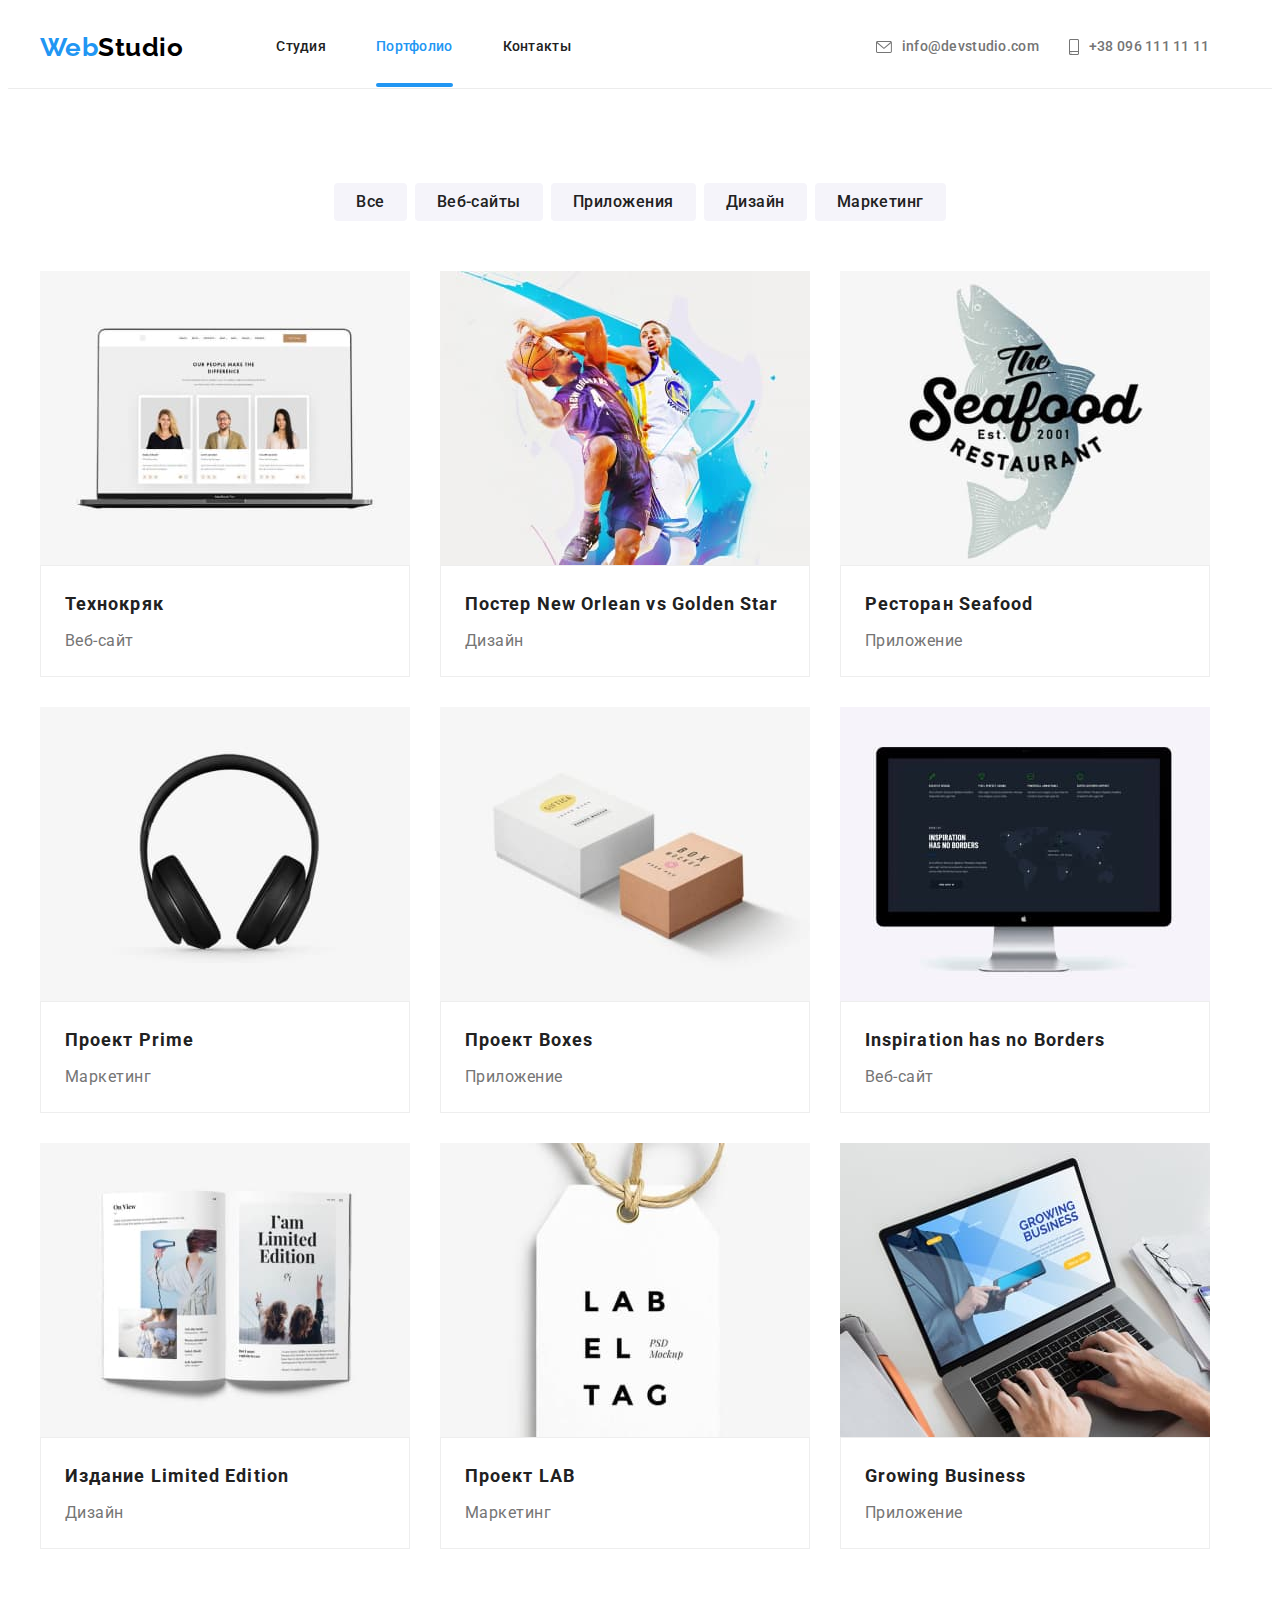
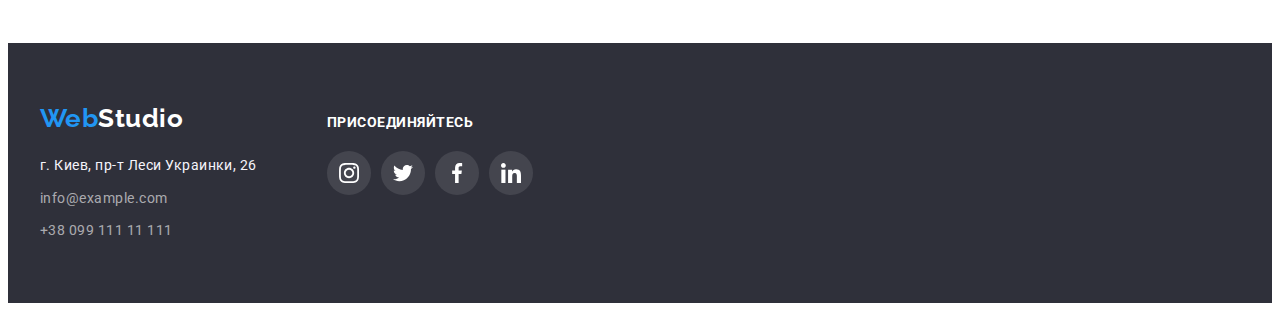
==== portfolio.html @ 1e8fb526 "add modal-icons + iput" ====
<!DOCTYPE html>
<html lang="ru">
  <head>
    <meta charset="UTF-8" />
    <meta http-equiv="X-UA-Compatible" content="IE=edge" />
    <meta name="viewport" content="width=device-width, initial-scale=1.0" />
    <title>WebStudio</title>
    <link rel="preconnect" href="https://fonts.googleapis.com" />
    <link rel="preconnect" href="https://fonts.gstatic.com" crossorigin />
    <link
      href="https://fonts.googleapis.com/css2?family=Raleway:wght@700&family=Roboto:wght@400;500;700;900&display=swap"
      rel="stylesheet"
    />
    <link
      rel="stylesheet"
      href="https://cdnjs.cloudflare.com/ajax/libs/modern-normalize/1.1.0/modern-normalize.min.css"
      integrity="sha512-wpPYUAdjBVSE4KJnH1VR1HeZfpl1ub8YT/NKx4PuQ5NmX2tKuGu6U/JRp5y+Y8XG2tV+wKQpNHVUX03MfMFn9Q=="
      crossorigin="anonymous"
      referrerpolicy="no-referrer"
    />
    <link rel="stylesheet" href="./css/styles.css" />
  </head>

  <body>
    <!--Шапка сайта-->
   <header class="header">
      <div class="container">
        <nav class="header-nav">
          <a lang="en" class="logo-header link" href="./index.html">
            <span class="logo-word">Web</span>Studio
          </a>
          <ul class="header-list list">
            <li class="header-item">
              <a href="./index.html" class="header-link link">Студия</a>
            </li>
            <li class="header-item">
              <a href="./portfolio.html" class="header-link link current">Портфолио</a>
            </li>
            <li class="header-item">
              <a href="" class="header-link link">Контакты</a>
            </li>
          </ul>
        </nav>
        <div class="connect">
          <ul class="connect-list list">
            <li class="connect-item">
              <a href="mailto:info@devstudio.com" class="header-contact link">
                <svg class="connect-icon" width="16" height="12">
                  <use href="./images/icons.svg#icon-envelope"></use>
                </svg>
                info@devstudio.com
              </a>
            </li>
            <li class="connect-item">
              <a href="tel:+380961111111" class="header-contact link">
                <svg class="connect-icon" width="10" height="16">
                  <use href="./images/icons.svg#icon-smartphone"></use>
                </svg>
                +38 096 111 11 11
              </a>
            </li>
          </ul>
        </div>
      </div>
    </header>
    <main class="link">
      <section class="portfolio">
        <div class="container">
          <h1 class="visually-hidden">Фильтр работ</h1>
          <ul class="button-list list">
            <li class="button-item">
              <button type="button" class="section-works-button">Все</button>
            </li>
            <li class="button-item">
              <button type="button" class="section-works-button">
                Веб-сайты
              </button>
            </li>
            <li class="button-item">
              <button type="button" class="section-works-button">
                Приложения
              </button>
            </li>
            <li class="button-item">
              <button type="button" class="section-works-button">Дизайн</button>
            </li>
            <li class="button-item">
              <button type="button" class="section-works-button">
                Маркетинг
              </button>
            </li>
          </ul>
          <ul class="work-list list">
            <li class="work-item">
              <a href="" class="works-links link"
                >
                <div class="work-item-wrap">
                <img
                  src="./images/filter1.jpg"
                  alt="веб страница с профилями
              людей"
                  width="370"
                  height="294"
                />
                <p class="work-overlow-text"> Ресурс предлагает комплексные предложения с разным уровнем функционала и сервисов. Все это позволит посетителю получить исчерпывающие сведения о компании или частном лице.</p>
               </div>
                <div class="work-description">
                <h2 class="works">Технокряк</h2>
                <p class="works-type">Веб-сайт</p></a>
              </div>
            </li>
            <li class="work-item">
              <a href="" class="works-links link"
                >
                <div class="work-item-wrap">
                <img
                  src="./images/filter2.jpg"
                  alt="два баскетболиста с мячом"
                  width="370"
                  height="294"
                />
                 <p class="work-overlow-text"> Ресурс предлагает комплексные предложения с разным уровнем функционала и сервисов. Все это позволит посетителю получить исчерпывающие сведения о компании или частном лице.</p>
                 </div>
                 <div class="work-description">
                <h2 class="works">
                  Постер <span lang="en">New Orlean vs Golden Star</span>
                </h2>
                <p class="works-type">Дизайн</p></a
              >
              </div>
            </li>
            <li class="work-item">
              <a href="" class="works-links link"
                >
                <div class="work-item-wrap">
                <img
                  src="./images/filter3.jpg"
                  alt="логотип ресторана
              морепродуктов"
                  width="370"
                  height="294"
                />
                 <p class="work-overlow-text"> Ресурс предлагает комплексные предложения с разным уровнем функционала и сервисов. Все это позволит посетителю получить исчерпывающие сведения о компании или частном лице.</p>
                </div>
                 <div class="work-description">
                <h2 class="works">Ресторан <span lang="en">Seafood</span></h2>
                <p class="works-type">Приложение</p></a
              >
              </div>
            </li>
            <li class="work-item">
              <a href="" class="works-links link"
                >
                <div class="work-item-wrap">
                <img
                  src="./images/filter4.jpg"
                  alt="наушники"
                  width="370"
                  height="294"
                />
                 <p class="work-overlow-text"> Ресурс предлагает комплексные предложения с разным уровнем функционала и сервисов. Все это позволит посетителю получить исчерпывающие сведения о компании или частном лице.</p>
               </div>
                 <div class="work-description">
                <h2 class="works">Проект <span lang="en">Prime</span></h2>
                <p class="works-type">Маркетинг</p></a
              >
              </div>
            </li>
            <li class="work-item">
              <a href="" class="works-links link"
                >
                <div class="work-item-wrap">
                <img
                  src="./images/filter5.jpg"
                  alt="две кортонные коробки белого
              и коричневого цвета"
                  width="370"
                  height="294"
                />
                 <p class="work-overlow-text"> Ресурс предлагает комплексные предложения с разным уровнем функционала и сервисов. Все это позволит посетителю получить исчерпывающие сведения о компании или частном лице.</p>
                </div>
                 <div class="work-description">
                <h2 class="works">Проект <span lang="en">Boxes</span></h2>
                <p class="works-type">Приложение</p></a
              >
              </div>
            </li>
            <li class="work-item">
              <a href="" class="works-links link"
                >
                <div class="work-item-wrap">
                <img
                  src="./images/filter6.jpg"
                  alt="монитор епл с веба сайтом на
              главной странице"
                  width="370"
                  height="294"
                />
                 <p class="work-overlow-text"> Ресурс предлагает комплексные предложения с разным уровнем функционала и сервисов. Все это позволит посетителю получить исчерпывающие сведения о компании или частном лице.</p>
               </div>
                 <div class="work-description">
                <h2 class="works">
                  <span lang="en">Inspiration has no Borders</span>
                </h2>
                <p class="works-type">Веб-сайт</p></a
              >
              </div>
            </li>
            <li class="work-item">
              <a href="" class="works-links link"
                >
                <div class="work-item-wrap">
                  <img
                  src="./images/filter7.jpg"
                  alt="издание книги с
              лимитированной версией"
                  width="370"
                  height="294"
                />
                 <p class="work-overlow-text"> Ресурс предлагает комплексные предложения с разным уровнем функционала и сервисов. Все это позволит посетителю получить исчерпывающие сведения о компании или частном лице.</p>
               </div>
                 <div class="work-description">
                <h2 class="works">
                  Издание <span lang="en">Limited Edition</span>
                </h2>
                <p class="works-type">Дизайн</p></a
              >
              </div>
            </li>
            <li class="work-item">
              <a href="" class="works-links link"
                >
                <div class="work-item-wrap">                
                <img
                  src="./images/filter8.jpg"
                  alt="бейджик"
                  width="370"
                  height="294"
                />
                 <p class="work-overlow-text"> Ресурс предлагает комплексные предложения с разным уровнем функционала и сервисов. Все это позволит посетителю получить исчерпывающие сведения о компании или частном лице.</p>
               </div>
                 <div class="work-description">
                <h2 class="works">Проект <span lang="en">LAB</span></h2>
                <p class="works-type">Маркетинг</p></a
              >
              </div>
            </li>
            <li class="work-item">
              <a href="" class="works-links link"
                >
                <div class="work-item-wrap">
                <img
                  src="./images/filter9.jpg"
                  alt="мужчина работает за
              ноутбуком"
                  width="370"
                  height="294"
                />
                 <p class="work-overlow-text"> Ресурс предлагает комплексные предложения с разным уровнем функционала и сервисов. Все это позволит посетителю получить исчерпывающие сведения о компании или частном лице.</p>
               </div>
                 <div class="work-description">
                <h2 class="works"><span lang="en">Growing Business</span></h2>
                <p class="works-type">Приложение</p></a
              >
              </div>
            </li>
          </ul>
        </div>
      </section>
    </main>
     <footer class="footer">
      <div class="container main-footer">
        <div class="contacts-footer">
          <a lang="en" href="./index.html" class="logo-footer link">
            <span class="logo-word">Web</span>Studio
          </a>
          <address class="address">
            <a
              class="address-location link"
              href="https://www.google.com/maps/d/u/0/viewer?mid=10uSM3H-mIU3GznYo2szRIEphczw&hl=en_US&ll=50.42732700000001%2C30.538092&z=17"
              target="_blank"
              rel="noopener nofollow noreferrer"
              >г. Киев, пр-т Леси Украинки, 26
            </a>
            <br />
            <a class="address-mail-item link" href="mailto:info@example.com">
              info@example.com
            </a>
            <br />
            <a class="address-tel-item link" href="tel:+380991111111"
              >+38 099 111 11 111</a
            >
          </address>
        </div>

        <div class="join second-footer">
          <h2 class="join-title">ПРИСОЕДИНЯЙТЕСЬ</h2>
          <ul class="join-soc-list list">
            <li class="join-soc-item">
              <a href="" class="join-soc-link link">
                <svg class="join-soc-icon" width="20" height="20">
                  <use href="./images/icons.svg#icon-instagram"></use>
                </svg>
              </a>
            </li>
            <li class="join-soc-item">
              <a href="" class="join-soc-link link">
                <svg class="join-soc-icon" width="20" height="20">
                  <use href="./images/icons.svg#icon-twitter"></use></svg
              ></a>
            </li>
            <li class="join-soc-item">
              <a href="" class="join-soc-link link">
                <svg class="join-soc-icon" width="20" height="20">
                  <use href="./images/icons.svg#icon-facebook"></use></svg
              ></a>
            </li>
            <li class="join-soc-item">
              <a href="" class="join-soc-link link">
                <svg class="join-soc-icon" width="20" height="20">
                  <use href="./images/icons.svg#icon-linkedin"></use></svg
              ></a>
            </li>
          </ul>
        </div>
      </div>
    </footer>
  </body>
</html>
---- css/styles.css ----
:root {
  --primary-text-color: #757575;
  --secondary-text-color: #212121;
  --tertiary-text-color: #2196f3;
  --quaternary-text-color: #ffffff;
  --title-text-color: #757575;
  --main-background-color: #ffffff;
  --secondary-background-color: #2f303a;
  --section-backgrond-color: #f5f4fa;
  --accent-color: #000000;
  --footer-text-color: rgba(255, 255, 255, 0.6);
  --accent-button-color: #2196f3;
}

p,
h1,
h2,
h3,
h4,
h5,
h6 {
  margin: 0;
}

ul,
ol {
  margin: 0;
  padding-left: 0;
}

body {
  color: var(--primary-text-color);
  background-color: var(--main-background-color);
  font-family: "Roboto", sans-serif;
  letter-spacing: 0.03em;
}
.container {
  width: 1200px;
  margin: 0 auto;
  padding-right: 15px;
  padding-left: 15px;
}

.list {
  list-style: none;
}
.link {
  text-decoration: none;
}
img {
  display: block;
}

/*------------------------------------------------------------- HEADER----------------------------------------------------------- */
.header {
  background-color: var(--main-background-color);
  padding-top: 24px;
  padding-bottom: 25px;
  border-bottom: 1px solid #ececec;
}
.header .container {
  display: flex;
  align-items: center;
}
.header-nav {
  display: flex;
}
.header-nav .link.current {
  color: var(--tertiary-text-color);
}
.logo-header {
  font-family: "Raleway", sans-serif;
  font-style: normal;
  font-weight: 700;
  font-size: 26px;
  line-height: 1.19;
  color: var(--accent-color);
  margin-right: 93px;
}
.logo-word {
  color: var(--tertiary-text-color);
  font-family: raleway;
  font-style: normal;
  font-weight: 700;
  font-size: 26px;
  line-height: 1.19;
}
.header-list {
  font-weight: 500;
  font-size: 14px;
  line-height: 1.14;
  letter-spacing: 0.02em;
  color: var(--secondary-text-color);
  display: flex;
  align-items: center;
}

.header-item:not(:last-child) {
  margin-right: 50px;
}

.header-link {
  font-weight: 500;
  font-size: 14px;
  line-height: 1.14;
  letter-spacing: 0.02em;
  color: var(--secondary-text-color);
  transition: color 250ms, cubic-bezier(0.4, 0, 0.2, 1);
}

.connect {
  margin-left: 305px;
}

.connect-list {
  display: flex;
  align-items: center;
}

.connect-item:not(:last-child) {
  margin-right: 30px;
}
.header-item {
  position: relative;
}
.header-contact {
  font-weight: 500;
  font-size: 14px;
  line-height: 1.14;
  letter-spacing: 0.02em;
  color: var(--primary-text-color);
  display: flex;
  align-items: center;
  transition: color 250ms, cubic-bezier(0.4, 0, 0.2, 1);
}
.connect-icon {
  display: inline-block;
  fill: currentColor;
  margin-right: 10px;
  justify-content: center;
}
.header-link:hover,
.header-link:focus,
.header-contact:hover,
.header-contact:focus {
  color: var(--tertiary-text-color);
}
.header-link.current::after {
  content: "";
  position: absolute;
  width: 100%;
  height: 4px;
  background-color: #2196f3;
  border-radius: 2px;
  left: 0;
  bottom: -32px;
}
/* ---------------------------------------------------------------------HERO---------------------------------------------------- */
.hero {
  background-color: var(--secondary-background-color);
  background-image: linear-gradient(
      rgba(47, 48, 58, 0.4),
      rgba(47, 48, 58, 0.4)
    ),
    url(../images/background-hero.jpg);
  background-repeat: no-repeat;
  background-position: center;
  background-size: cover;
  padding-top: 200px;
  padding-bottom: 200px;
  text-align: center;
  max-width: 1600px;
  margin: 0 auto;
}

.hero-title {
  color: var(--quaternary-text-color);
  font-weight: 900;
  font-size: 44px;
  line-height: 1.36;
  letter-spacing: 0.06em;
  text-transform: uppercase;
  margin-left: auto;
  margin-right: auto;
  width: 696px;
}

.hero-button {
  min-width: 200px;
  height: 50px;
  font-family: inherit;
  font-weight: 700;
  font-size: 16px;
  line-height: 1.88;
  align-items: center;
  text-align: center;
  letter-spacing: 0.06em;
  cursor: pointer;
  margin-top: 30px;
  background-color: var(--accent-button-color);
  color: var(--main-background-color);
  border-radius: 4px;
  border: none;
  transition: background-color 250ms, cubic-bezier(0.4, 0, 0.2, 1);
}
.hero-button:hover,
.hero-button:focus {
  background-color: #188ce8;
}

/*----------------------------------------------------------FEATURES--------------------------------------------------*/
.feature {
  padding-top: 94px;
  padding-bottom: 94px;
}

.visually-hidden {
  position: absolute;
  width: 1px;
  height: 1px;
  margin: -1px;
  border: 0;
  padding: 0;
  white-space: nowrap;
  clip-path: inset(100%);
  clip: rect(0 0 0 0);
  overflow: hidden;
}
.feature-list {
  display: flex;
}
.feature-item:not(:last-child) {
  margin-right: 30px;
  max-width: 270px;
}
.thumb {
  display: flex;
  justify-content: center;
  background-color: #f5f4fa;
  width: 270px;
  height: 120px;
  padding: 25px 100px;
  margin-bottom: 30px;
}

.feature-subtitle {
  font-weight: 700;
  font-size: 14px;
  line-height: 1.14;
  text-transform: uppercase;
  color: var(--secondary-text-color);
  margin-bottom: 10px;
}

.feature-text {
  font-size: 14px;
  line-height: 1.71;
  letter-spacing: 0.03em;
  color: var(--primary-text-color);
}

/* ---------------------------------------------------------------ABOUT----------------------------------------------------- */
.about {
  font-size: 36px;
  line-height: 1.16;
  text-align: center;
  letter-spacing: 0.03em;
  color: var(--secondary-text-color);
  padding-bottom: 94px;
}
.about-list {
  display: flex;
  margin-left: -30px;
}

.about-item {
  flex-basis: calc(100% / 3 - 30px);
  margin-left: 30px;
  position: relative;
}
.about-thumb {
  position: absolute;
  left: 0;
  bottom: 0;
  width: 100%;
  height: 70px;
  display: flex;
  align-items: center;
  justify-content: center;
  background-color: rgba(47, 48, 58, 0.8);
}
.about-thumb-title {
  font-size: 14px;
  line-height: 1.14;
  text-align: center;
  letter-spacing: 0.03em;
  text-transform: uppercase;
  color: var(--quaternary-text-color);
}
.about-title {
  font-size: 36px;
  line-height: 1.16;
  text-align: center;
  color: var(--secondary-text-color);
  margin-bottom: 50px;
}
/*---------------------------------------------------------TEAM----------------------------------------------------*/
.team {
  background-color: var(--section-backgrond-color);
  padding-top: 94px;
  padding-bottom: 94px;
}

.team-title {
  font-size: 36px;
  line-height: 1.16;
  text-align: center;
  color: var(--secondary-text-color);
  margin-bottom: 50px;
}
.team-list {
  display: flex;
  margin-left: -30px;
}
.team-item {
  background-color: var(--main-background-color);
  box-shadow: 0px 1px 3px rgba(0, 0, 0, 0.12), 0px 1px 1px rgba(0, 0, 0, 0.14),
    0px 2px 1px rgba(0, 0, 0, 0.2);
  flex-basis: calc(100% / 4 - 30px);
  margin-left: 30px;
  width: 270px;
}
.team-description {
  padding-top: 30px;
  padding-bottom: 30px;
}

.team-subtitle {
  font-weight: 500;
  font-size: 16px;
  line-height: 1.19;
  text-align: center;
  color: var(--secondary-text-color);
  margin-bottom: 10px;
}
.team-job {
  font-size: 16px;
  line-height: 1.19;
  text-align: center;
  color: var(--primary-text-color);
  margin-bottom: 16px;
}
.team-soc-list {
  display: flex;
  justify-content: center;
}

.team-soc-item {
  width: 44px;
  height: 44px;
  margin-right: 10px;
}

.team-soc-item:last-child {
  margin-right: 0;
}

.team-soc-link {
  width: 100%;
  height: 100%;
  background-color: #ffffff;
  border-radius: 50%;
  display: flex;
  align-items: center;
  justify-content: center;
  transition: background-color 250ms cubic-bezier(0.4, 0, 0.2, 1);
}

.team-soc-icon {
  fill: #afb1b8;
  transition: fill 250ms cubic-bezier(0.4, 0, 0.2, 1);
}
.team-soc-link:hover,
.team-soc-link:focus {
  background-color: #2196f3;
}
.team-soc-link:hover .team-soc-icon,
.team-soc-link:focus .team-soc-icon {
  fill: #ffffff;
}
/* ---------------------------------------------------------------CLIENTS----------------------------------------------------- */
.clients {
  padding-top: 94px;
  padding-bottom: 94px;
}
.clients-title {
  font-size: 36px;
  line-height: 1.16;
  color: var(--secondary-text-color);
  text-align: center;
  margin-bottom: 50px;
}
.clients-list {
  display: flex;
  justify-content: center;
}

.clients-item {
  width: 170px;
  height: 92px;
  display: flex;
}
.clients-item:not(:last-child) {
  margin-right: 30px;
}
.clients-link {
  display: flex;
  width: 100%;
  height: 100%;
  border-radius: 4px;
  border: 1px solid #afb1b8;
  justify-content: center;
  align-items: center;
  transition: border 250ms cubic-bezier(0.4, 0, 0.2, 1);
}
.clients-icon {
  fill: #afb1b8;
  transition: fill 250ms cubic-bezier(0.4, 0, 0.2, 1);
}
.clients-link:hover,
.clients-link:focus {
  fill: rgba(33, 150, 243, 1);
}
.clients-link:hover .clients-icon,
.clients-link:focus .clients-icon {
  fill: rgba(33, 150, 243, 1);
}
/* ------------------------------------------------------------FOOTER------------------------------------------------------------------ */
.footer {
  background-color: var(--secondary-background-color);
  padding-top: 60px;
  padding-bottom: 60px;
}
.main-footer {
  display: flex;
  align-items: baseline;
}

.logo-footer {
  font-family: "Raleway", sans-serif;
  font-weight: 700;
  font-size: 26px;
  line-height: 1.19;
  color: var(--quaternary-text-color);
}

.address-location {
  font-family: inherit;
  font-style: normal;
  font-size: 14px;
  line-height: 1.71;
  color: var(--section-backgrond-color);
  margin-top: 20px;
  margin-bottom: 9px;
  display: inline-block;
  transition: color 250ms cubic-bezier(0.4, 0, 0.2, 1);
}

.address-mail-item {
  font-family: inherit;
  font-style: normal;
  font-size: 14px;
  line-height: 1.71;
  color: var(--footer-text-color);
  margin-bottom: 9px;
  display: inline-block;
  transition: color 250ms cubic-bezier(0.4, 0, 0.2, 1);
}

.address-tel-item {
  font-family: inherit;
  font-style: normal;
  font-size: 14px;
  line-height: 1.71;
  color: var(--footer-text-color);
  display: inline-block;
  transition: color 250ms cubic-bezier(0.4, 0, 0.2, 1);
}

.address-location:hover,
.address-location:focus,
.address-tel-item:hover,
.address-tel-item:focus,
.address-mail-item:hover,
.address-mail-item:focus {
  color: var(--accent-button-color);
}
/* --------------------------------------------------JOIN------------------------------------------------------- */
.second-footer {
  margin-left: 70px;
}
.join-title {
  font-size: 14px;
  line-height: 1.14;
  text-transform: uppercase;
  color: var(--quaternary-text-color);
  margin-bottom: 20px;
}
.join-soc-list {
  display: flex;
}

.join-soc-item {
  width: 44px;
  height: 44px;
  margin-right: 10px;
}

.join-soc-item:last-child {
  margin-right: 0;
}

.join-soc-link {
  width: 100%;
  height: 100%;
  background-color: rgba(255, 255, 255, 0.1);
  border-radius: 50%;
  display: flex;
  align-items: center;
  justify-content: center;
  transition: background-color 250ms cubic-bezier(0.4, 0, 0.2, 1);
}

.join-soc-icon {
  fill: #ffffff;
  transition: fill 250ms cubic-bezier(0.4, 0, 0.2, 1);
}
.join-soc-link:hover,
.join-soc-link:focus {
  background-color: #2196f3;
}
.join-soc-link:hover .join-soc-icon,
.join-soc-link:focus .join-soc-icon {
  fill: #ffffff;
}

/*-------------------------------------------------------PORTFOLIO.HTML---------------------------------------------*/
.portfolio {
  padding-top: 94px;
  padding-bottom: 94px;
}
.button-list {
  display: flex;
  justify-content: center;
  margin-bottom: 50px;
}

.section-works-button {
  padding-right: 22px;
  padding-left: 22px;
  height: 38px;
  font-family: inherit;
  font-style: normal;
  font-weight: 500;
  font-size: 16px;
  line-height: 1.62;
  text-align: center;
  letter-spacing: 0.03em;
  color: var(--secondary-text-color);
  background-color: #f5f4fa;
  cursor: pointer;
  border: none;
  border-radius: 4px;
  transition: color 250ms cubic-bezier(0.4, 0, 0.2, 1),
    background-color 250ms cubic-bezier(0.4, 0, 0.2, 1);
}

.button-item:not(:last-child) {
  margin-right: 8px;
}

.section-works-button:hover,
.section-works-button:focus {
  background-color: var(--tertiary-text-color);
  color: var(--main-background-color);
}
.work-list {
  display: flex;
  flex-wrap: wrap;
}
.work-item {
  width: 370px;
  margin-right: 30px;
  margin-bottom: 30px;
}

.work-item:nth-child(3n) {
  margin-right: 0;
}
.work-item:nth-last-child(-n + 3) {
  margin-bottom: 0;
}
.work-item:hover {
  box-shadow: 0px 1px 1px rgba(0, 0, 0, 0.12), 0px 4px 4px rgba(0, 0, 0, 0.06),
    1px 4px 6px rgba(0, 0, 0, 0.16);
}
.work-item:hover .work-overlow-text {
  transform: translateY(0);
}
.work-item-wrap {
  position: relative;
  overflow: hidden;
}
.work-overlow-text {
  position: absolute;
  top: 0;
  color: #ffffff;
  background-color: rgba(33, 150, 243, 0.9);
  line-height: 1.56;
  padding: 63px 24px;
  height: 100%;
  transform: translateY(100%);
  transition: transform 250ms cubic-bezier(0.4, 0, 0.2, 1);
}
.work-description {
  padding-top: 20px;
  padding-bottom: 20px;
  border: 1px solid #eeeeee;
}

.works {
  font-size: 18px;
  line-height: 2;
  letter-spacing: 0.06em;
  color: var(--secondary-text-color);
  margin-left: 24px;
}
.works-type {
  font-size: 16px;
  line-height: 1.87;
  color: var(--primary-text-color);
  margin-top: 4px;
  margin-left: 24px;
}
/* ------------------------------------------------------MODAL-------------------------------------------------------- */
.backdrop {
  width: 100%;
  height: 100%;
  background-color: rgba(49, 50, 61, 0.443);
  position: fixed;
  top: 0;
  transition: opacity 600ms, visibility 600ms;
}
.backdrop.is-hidden .modal {
  transform: translate(0), scale(0), rotate(180deg);
}
.modal {
  width: 528px;
  min-height: 581px;
  border-radius: 4px;
  background-color: #ffffff;
  position: absolute;
  top: 50%;
  left: 50%;
  transform: translate(-50%, -50%) scale(1) rotate(0);
  transition: transform 300ms;
  padding: 40px;
}
.modal-close-button {
  width: 30px;
  height: 30px;
  border: 1px solid rgba(0, 0, 0, 0.1);
  border-radius: 50%;
  position: absolute;
  top: 8px;
  right: 8px;
  align-items: center;
  justify-content: center;
}
.is-hidden {
  visibility: none;
  opacity: 0;
  pointer-events: none;
}
.modal-title {
  font-size: 20px;
  font-weight: 700;
  line-height: 1.17;
  color: #212121;
  text-align: center;
  margin-bottom: 12px;
}
.modal-field {
  margin-bottom: 10px;
}
.modal-label {
}
.input-wrap {
  position: relative;
}

.modal-input {
  width: 100%;
  height: 40px;
  border: 1px solid rgba(33, 33, 33, 0.2);
  border-radius: 4px;
}
.modal-icons {
  position: absolute;
  left: 15px;
  top: 50%;
  transform: translateY(-50%);
}
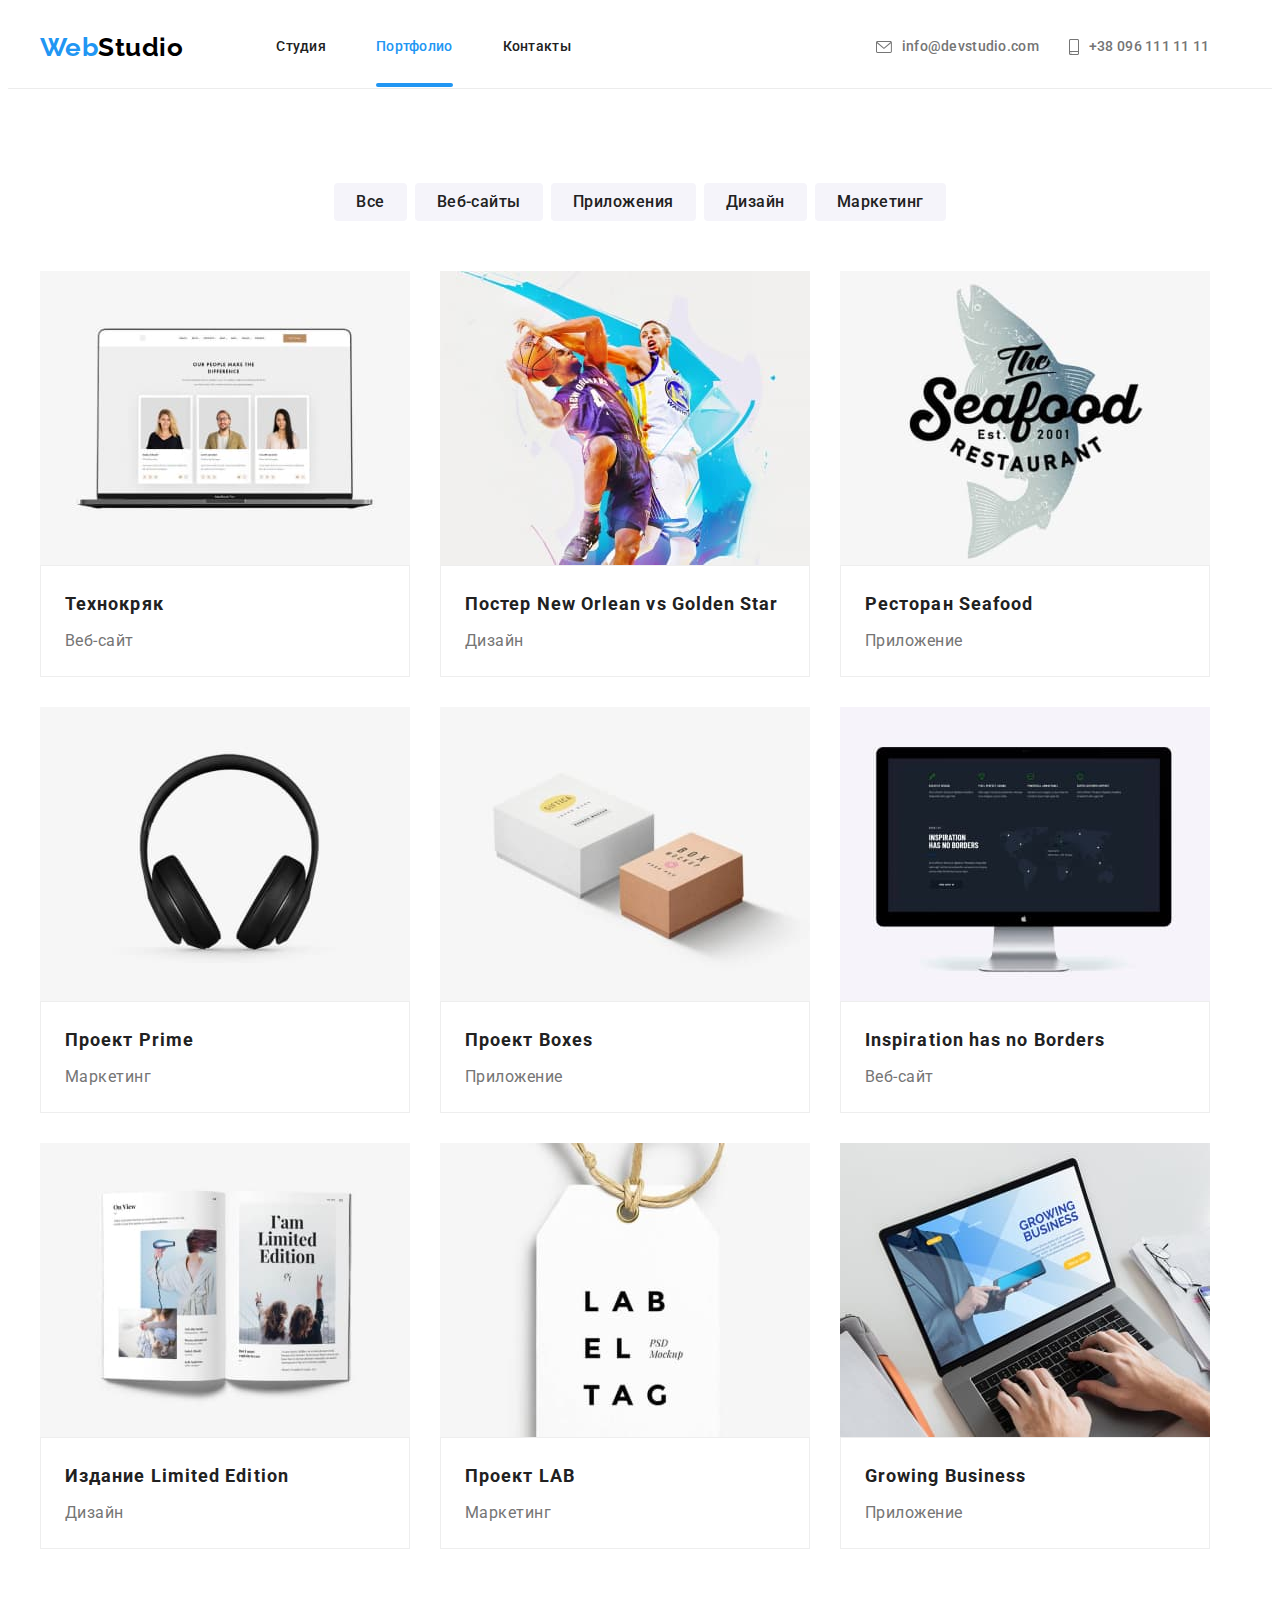
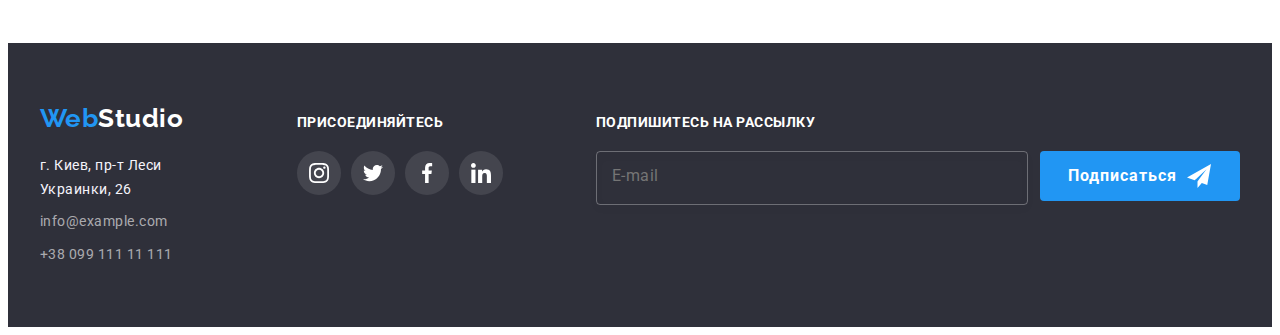
==== commit 93485e48: "add footer in portfolio" ====
--- a/portfolio.html
+++ b/portfolio.html
@@ -268,7 +268,7 @@
         </div>
       </section>
     </main>
-     <footer class="footer">
+       <footer class="footer">
       <div class="container main-footer">
         <div class="contacts-footer">
           <a lang="en" href="./index.html" class="logo-footer link">
@@ -323,6 +323,25 @@
             </li>
           </ul>
         </div>
+        <div class="subscribe-third-footer">
+          <p class="subscribe-title">Подпишитесь на рассылку</p>
+          <form class="subscribe-form">
+            <div class="subscribe-wrap">
+              <label for="user-email" class="subscribe-label">E-mail</label>
+          <input
+              type="email"
+              class="footer-input"
+              name="user-email"
+              id="user-email"
+              placeholder=" "
+              required
+            />
+            </div>
+            <button type="submit" class="footer-button"> Подписаться <svg class="subscribe-icon" width="24" height="24">
+                  <use href="./images/icons.svg#icon-icon-send"></use></svg
+              > </button>   
+          </form>
+        </div> 
       </div>
     </footer>
   </body>
--- a/css/styles.css
+++ b/css/styles.css
@@ -105,7 +105,7 @@
   line-height: 1.14;
   letter-spacing: 0.02em;
   color: var(--secondary-text-color);
-  transition: color 250ms, cubic-bezier(0.4, 0, 0.2, 1);
+  transition: color 250ms cubic-bezier(0.4, 0, 0.2, 1);
 }
 
 .connect {
@@ -131,7 +131,7 @@
   color: var(--primary-text-color);
   display: flex;
   align-items: center;
-  transition: color 250ms, cubic-bezier(0.4, 0, 0.2, 1);
+  transition: color 250ms cubic-bezier(0.4, 0, 0.2, 1);
 }
 .connect-icon {
   display: inline-block;
@@ -185,7 +185,8 @@
   width: 696px;
 }
 
-.hero-button {
+.hero-button,
+.modal-button {
   min-width: 200px;
   height: 50px;
   font-family: inherit;
@@ -204,7 +205,11 @@
   transition: background-color 250ms, cubic-bezier(0.4, 0, 0.2, 1);
 }
 .hero-button:hover,
-.hero-button:focus {
+.hero-button:focus,
+.modal-button:hover,
+.modal-button:focus,
+.footer-button:hover,
+.footer-button:focus {
   background-color: #188ce8;
 }
 
@@ -543,6 +548,71 @@
 .join-soc-link:focus .join-soc-icon {
   fill: #ffffff;
 }
+/* ----------------------------------------------------SUBSCRIBE---------------------------------------------------- */
+.subscribe-third-footer {
+  margin-left: 93px;
+}
+.subscribe-form {
+  display: flex;
+}
+.subscribe-title {
+  font-weight: 700;
+  font-size: 14px;
+  line-height: 1.14;
+  text-transform: uppercase;
+  color: var(--quaternary-text-color);
+  margin-bottom: 20px;
+}
+.subscribe-wrap {
+  position: relative;
+}
+.subscribe-label {
+  position: absolute;
+  padding-top: 15px;
+  padding-bottom: 15px;
+  padding-left: 16px;
+}
+.footer-input {
+  min-width: 358px;
+  height: 50px;
+  background-color: transparent;
+  color: var(--quaternary-text-color);
+  border: 1px solid rgba(255, 255, 255, 0.3);
+  filter: drop-shadow(0px 4px 4px rgba(0, 0, 0, 0.15));
+  border-radius: 4px;
+  margin-right: 12px;
+  position: relative;
+  padding-left: 70px;
+}
+.subscribe-label {
+  position: absolute;
+}
+.footer-button {
+  padding: 10px 28px;
+  min-width: 200px;
+  height: 50px;
+  font-family: inherit;
+  font-weight: 700;
+  font-size: 16px;
+  line-height: 1.88;
+  align-items: center;
+  text-align: center;
+  letter-spacing: 0.06em;
+  cursor: pointer;
+  background-color: var(--accent-button-color);
+  color: var(--main-background-color);
+  border-radius: 4px;
+  border: none;
+  transition: background-color 250ms cubic-bezier(0.4, 0, 0.2, 1),
+    color 250ms cubic-bezier(0.4, 0, 0.2, 1);
+  position: relative;
+  display: flex;
+}
+.subscribe-icon {
+  margin-left: 10px;
+  fill: var(--quaternary-text-color);
+  transition: fill 250ms cubic-bezier(0.4, 0, 0.2, 1);
+}
 
 /*-------------------------------------------------------PORTFOLIO.HTML---------------------------------------------*/
 .portfolio {
@@ -693,7 +763,28 @@
 .modal-field {
   margin-bottom: 10px;
 }
+
 .modal-label {
+  display: block;
+  margin-bottom: 4px;
+  font-weight: 400;
+  font-size: 12px;
+  line-height: 1.17;
+  letter-spacing: 0.01em;
+  color: var(--primary-text-color);
+}
+.modal-text {
+  padding: 12px 16px;
+  resize: none;
+  width: 100%;
+  min-height: 120px;
+  border: 1px solid rgba(33, 33, 33, 0.2);
+  border-radius: 4px;
+  transition: border 250ms cubic-bezier(0.4, 0, 0.2, 1);
+}
+.checkbox-field {
+  display: flex;
+  margin-left: 14px;
 }
 .input-wrap {
   position: relative;
@@ -704,10 +795,64 @@
   height: 40px;
   border: 1px solid rgba(33, 33, 33, 0.2);
   border-radius: 4px;
+  padding-left: 40px;
+  transition: border 250ms cubic-bezier(0.4, 0, 0.2, 1);
+}
+.modal-input:focus,
+.modal-text:focus {
+  border: 1px solid #2196f3;
+  outline: none;
+}
+.modal-input:focus + .modal-icons {
+  fill: #2196f3;
 }
 .modal-icons {
   position: absolute;
   left: 15px;
   top: 50%;
+  fill: var(--secondary-text-color);
   transform: translateY(-50%);
-}
+  transition: fill 250ms cubic-bezier(0.4, 0, 0.2, 1),
+    transform 250ms cubic-bezier(0.4, 0, 0.2, 1);
+}
+
+.modal-check:checked + .check-text::before {
+  background-color: #2196f3;
+  background-image: url(../images/modal-right.svg);
+  background-repeat: no-repeat;
+  background-position: center;
+  border: none;
+}
+.modal-check:focus + .check-text::before {
+  color: var(--accent-button-color);
+}
+
+.check-text,
+.modal-span {
+  font-weight: 400;
+  font-size: 14px;
+  line-height: 1.71;
+  color: #757575;
+  display: flex;
+  align-items: center;
+  position: relative;
+  transition: color 250ms cubic-bezier(0.4, 0, 0.2, 1);
+}
+.modal-span {
+  text-decoration-line: underline;
+  color: #2196f3;
+  margin-left: 3px;
+}
+.check-text::before {
+  content: "";
+  width: 16px;
+  height: 15px;
+  border: 2px solid #212121;
+  border-radius: 3px;
+  margin-right: 8px;
+}
+.modal-button {
+  margin: 0 auto;
+  margin-top: 30px;
+  display: block;
+}
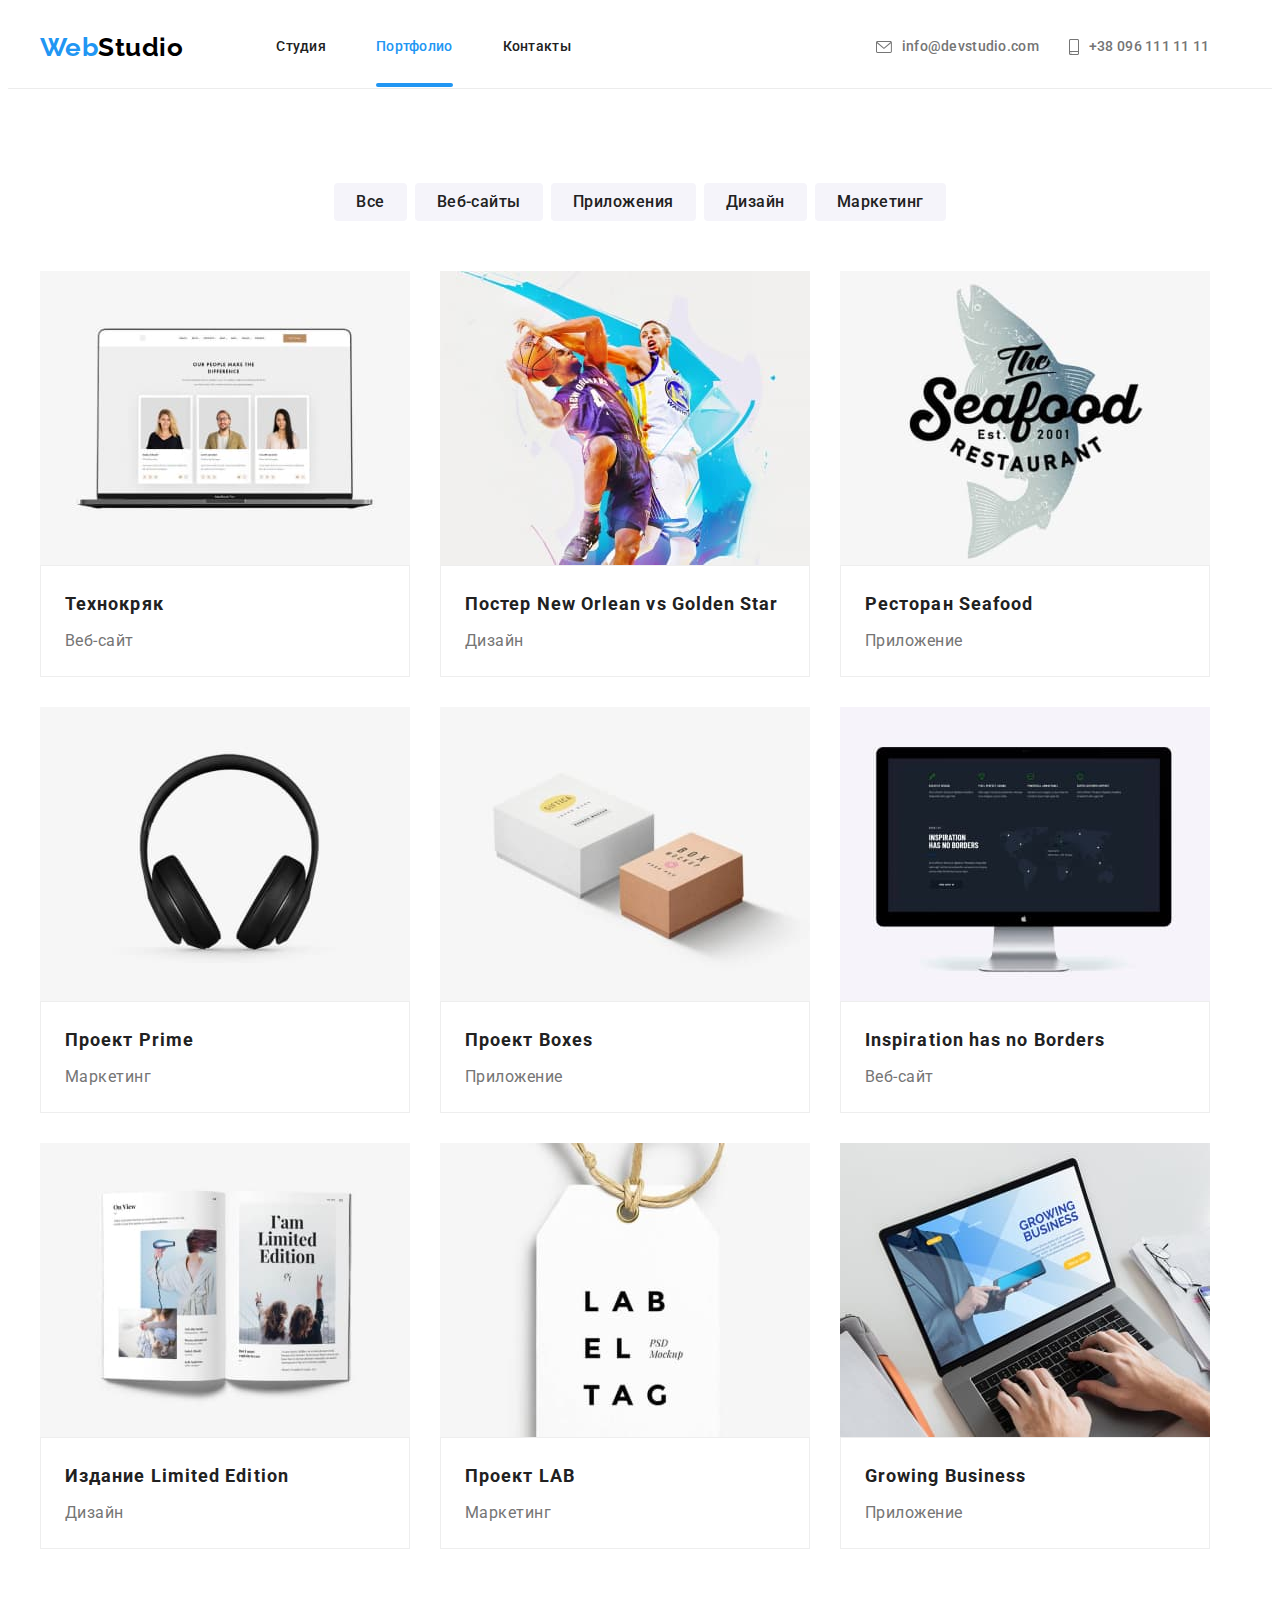
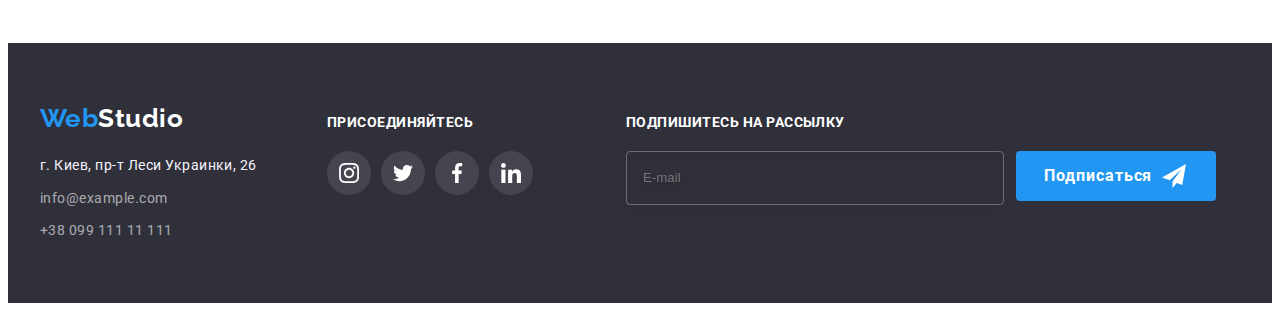
==== commit 95d93de8: "change close-button, add placeholder in footer subscribe" ====
--- a/portfolio.html
+++ b/portfolio.html
@@ -268,7 +268,7 @@
         </div>
       </section>
     </main>
-       <footer class="footer">
+    <footer class="footer">
       <div class="container main-footer">
         <div class="contacts-footer">
           <a lang="en" href="./index.html" class="logo-footer link">
@@ -327,13 +327,12 @@
           <p class="subscribe-title">Подпишитесь на рассылку</p>
           <form class="subscribe-form">
             <div class="subscribe-wrap">
-              <label for="user-email" class="subscribe-label">E-mail</label>
           <input
               type="email"
               class="footer-input"
               name="user-email"
               id="user-email"
-              placeholder=" "
+              placeholder="E-mail"
               required
             />
             </div>
--- a/css/styles.css
+++ b/css/styles.css
@@ -582,11 +582,9 @@
   border-radius: 4px;
   margin-right: 12px;
   position: relative;
-  padding-left: 70px;
-}
-.subscribe-label {
-  position: absolute;
-}
+  padding-left: 16px;
+}
+
 .footer-button {
   padding: 10px 28px;
   min-width: 200px;
@@ -746,7 +744,11 @@
   right: 8px;
   align-items: center;
   justify-content: center;
-}
+  background-color: transparent;
+  padding: 6px 6px;
+  display: flex;
+}
+
 .is-hidden {
   visibility: none;
   opacity: 0;
